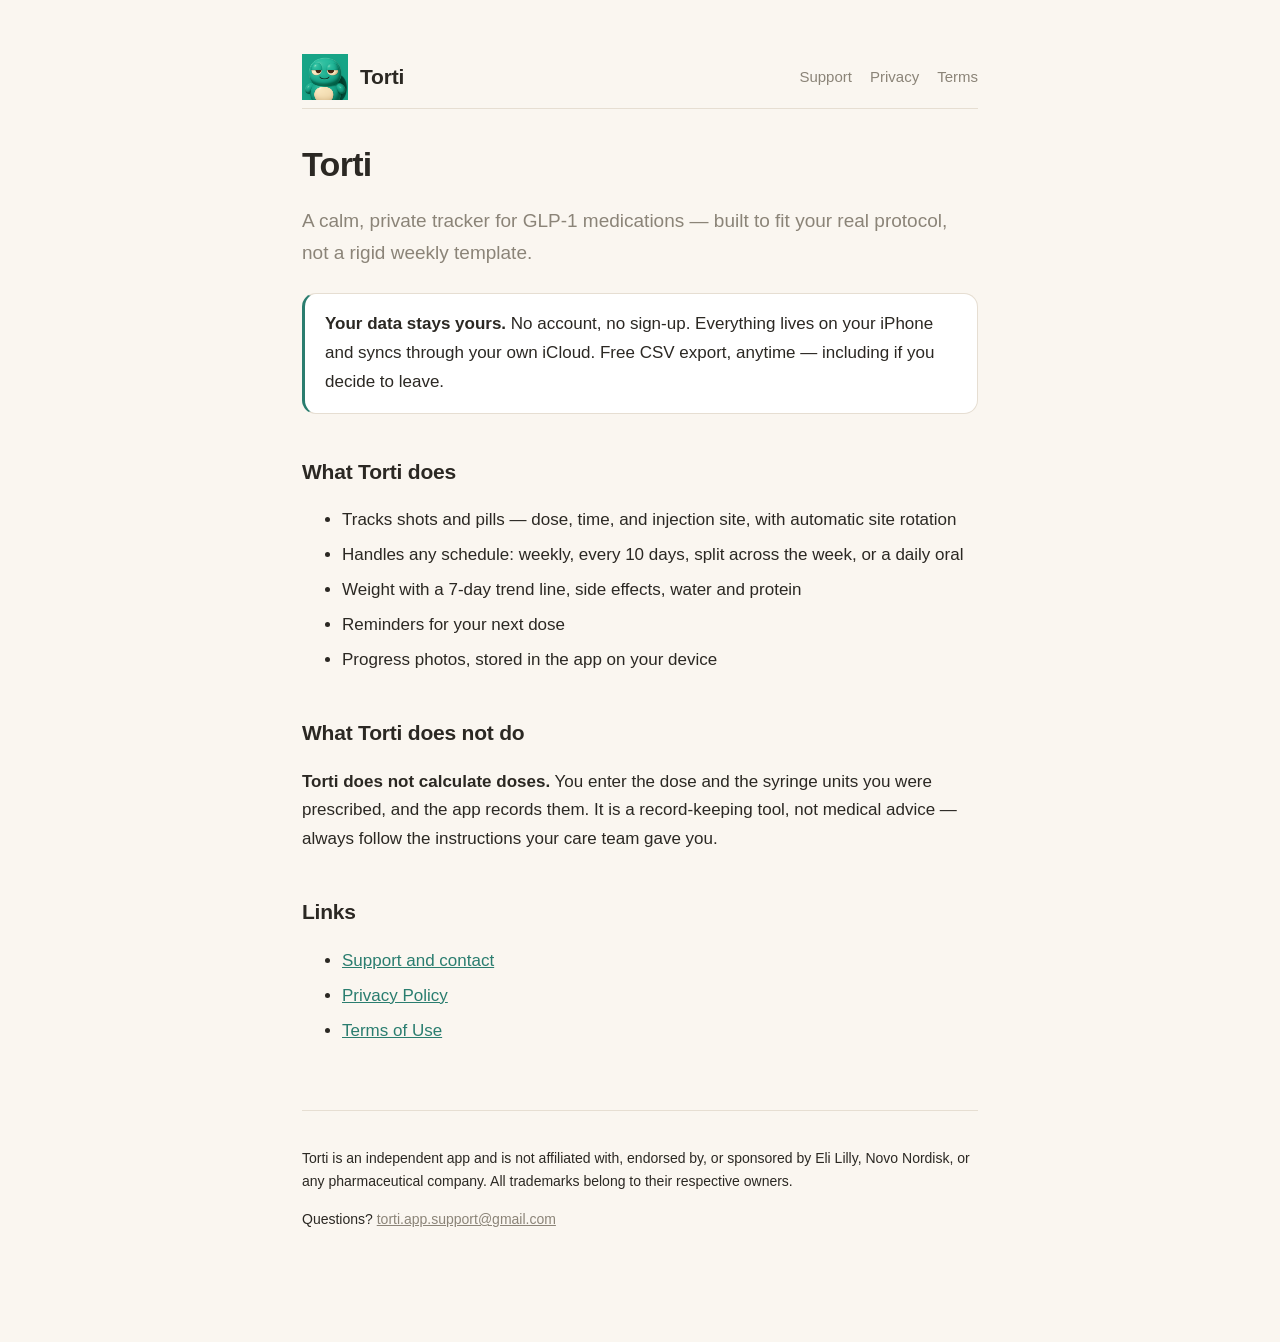
==== index.html @ ece2c3ef "Add Torti public site (privacy, terms, support) App Store提出に必要な公開ページ一式。 プライバシーポリシーの原本は app_glp1/stor" ====
<!doctype html>
<html lang="en">
<head>
<meta charset="utf-8">
<meta name="viewport" content="width=device-width, initial-scale=1">
<title>Torti — GLP-1 Shot Tracker</title>
<link rel="stylesheet" href="./style.css">
<link rel="icon" href="./icon.png">
</head>
<body>
<div class="wrap">
<header class="site">
  <img src="./icon.png" alt="">
  <a class="brand" href="./">Torti</a>
  <nav class="site">
    <a href="./support/">Support</a>
    <a href="./privacy/">Privacy</a>
    <a href="./terms/">Terms</a>
  </nav>
</header>
<h1>Torti</h1>


<p class="lede">A calm, private tracker for GLP-1 medications — built to fit your
real protocol, not a rigid weekly template.</p>

<div class="callout">
<p><strong>Your data stays yours.</strong> No account, no sign-up. Everything lives
on your iPhone and syncs through your own iCloud. Free CSV export, anytime —
including if you decide to leave.</p>
</div>

<h2>What Torti does</h2>
<ul>
<li>Tracks shots and pills — dose, time, and injection site, with automatic site rotation</li>
<li>Handles any schedule: weekly, every 10 days, split across the week, or a daily oral</li>
<li>Weight with a 7-day trend line, side effects, water and protein</li>
<li>Reminders for your next dose</li>
<li>Progress photos, stored in the app on your device</li>
</ul>

<h2>What Torti does not do</h2>
<p><strong>Torti does not calculate doses.</strong> You enter the dose and the syringe
units you were prescribed, and the app records them. It is a record-keeping tool,
not medical advice — always follow the instructions your care team gave you.</p>

<h2>Links</h2>
<ul>
<li><a href="./support/">Support and contact</a></li>
<li><a href="./privacy/">Privacy Policy</a></li>
<li><a href="./terms/">Terms of Use</a></li>
</ul>

<footer class="site">
  <p>Torti is an independent app and is not affiliated with, endorsed by, or
  sponsored by Eli Lilly, Novo Nordisk, or any pharmaceutical company. All
  trademarks belong to their respective owners.</p>
  <p>Questions? <a href="mailto:torti.app.support@gmail.com">torti.app.support@gmail.com</a></p>
</footer>
</div>
</body>
</html>
---- style.css ----
/* Torti の公開サイト。アプリと同じトンマナ（docs/02-design.md）を踏襲する。 */

:root {
  --bg: #faf6f0;
  --surface: #ffffff;
  --accent: #2a7d6f;
  --accent-deep: #1d5c52;
  --text: #2b2823;
  --text-dim: #8b8478;
  --line: #e6ded2;
}

@media (prefers-color-scheme: dark) {
  :root {
    --bg: #171512;
    --surface: #24211d;
    --accent: #4ba394;
    --accent-deep: #6bbfae;
    --text: #f2eee7;
    --text-dim: #9c958a;
    --line: #34302a;
  }
}

* { box-sizing: border-box; }

body {
  margin: 0;
  background: var(--bg);
  color: var(--text);
  font: 17px/1.7 ui-rounded, -apple-system, BlinkMacSystemFont, "Segoe UI", sans-serif;
  -webkit-text-size-adjust: 100%;
}

.wrap {
  max-width: 720px;
  margin: 0 auto;
  padding: 32px 22px 96px;
}

header.site {
  display: flex;
  align-items: center;
  gap: 12px;
  padding: 22px 0 8px;
  border-bottom: 1px solid var(--line);
  margin-bottom: 34px;
}

header.site img { width: 46px; height: 46px; }

header.site a.brand {
  font-size: 21px;
  font-weight: 700;
  color: var(--text);
  text-decoration: none;
  letter-spacing: -0.01em;
}

nav.site { margin-left: auto; display: flex; gap: 18px; flex-wrap: wrap; }
nav.site a { color: var(--text-dim); text-decoration: none; font-size: 15px; font-weight: 500; }
nav.site a:hover { color: var(--accent); }

h1 {
  font-size: 34px;
  line-height: 1.25;
  letter-spacing: -0.02em;
  margin: 0 0 6px;
}

h2 {
  font-size: 21px;
  margin: 40px 0 10px;
  letter-spacing: -0.01em;
}

h3 { font-size: 17px; margin: 26px 0 6px; }

p, li { color: var(--text); }
li { margin-bottom: 6px; }

.updated { color: var(--text-dim); font-size: 15px; margin: 0 0 30px; }

.lede { font-size: 19px; color: var(--text-dim); }

a { color: var(--accent); }

hr { border: 0; border-top: 1px solid var(--line); margin: 40px 0; }

.callout {
  background: var(--surface);
  border: 1px solid var(--line);
  border-left: 3px solid var(--accent);
  border-radius: 14px;
  padding: 16px 20px;
  margin: 24px 0;
}

.callout p:first-child { margin-top: 0; }
.callout p:last-child { margin-bottom: 0; }

footer.site {
  margin-top: 64px;
  padding-top: 22px;
  border-top: 1px solid var(--line);
  color: var(--text-dim);
  font-size: 14px;
}

footer.site a { color: var(--text-dim); }

code { font-size: 15px; background: var(--surface); padding: 1px 5px; border-radius: 5px; }
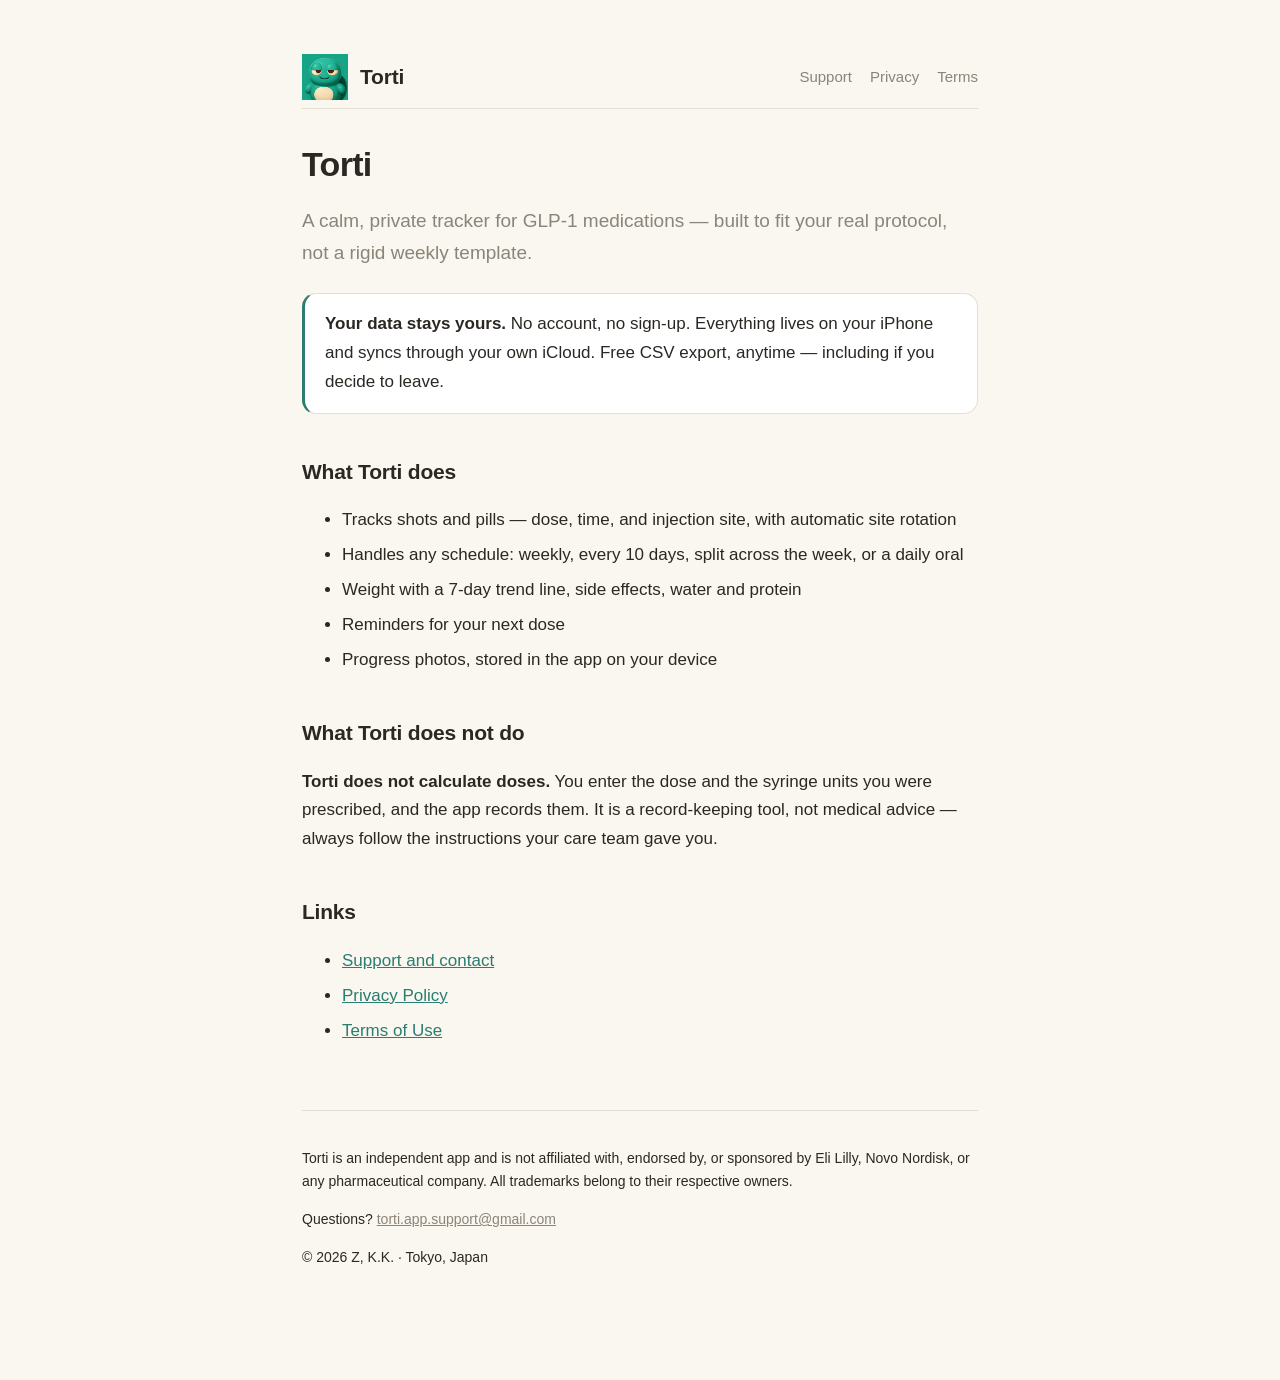
==== commit c7edb3f3: "Name Z, K.K. as publisher and data controller The App Store account moved from an individual to the " ====
--- a/index.html
+++ b/index.html
@@ -56,6 +56,7 @@
   sponsored by Eli Lilly, Novo Nordisk, or any pharmaceutical company. All
   trademarks belong to their respective owners.</p>
   <p>Questions? <a href="mailto:torti.app.support@gmail.com">torti.app.support@gmail.com</a></p>
+  <p>© 2026 Z, K.K. · Tokyo, Japan</p>
 </footer>
 </div>
 </body>
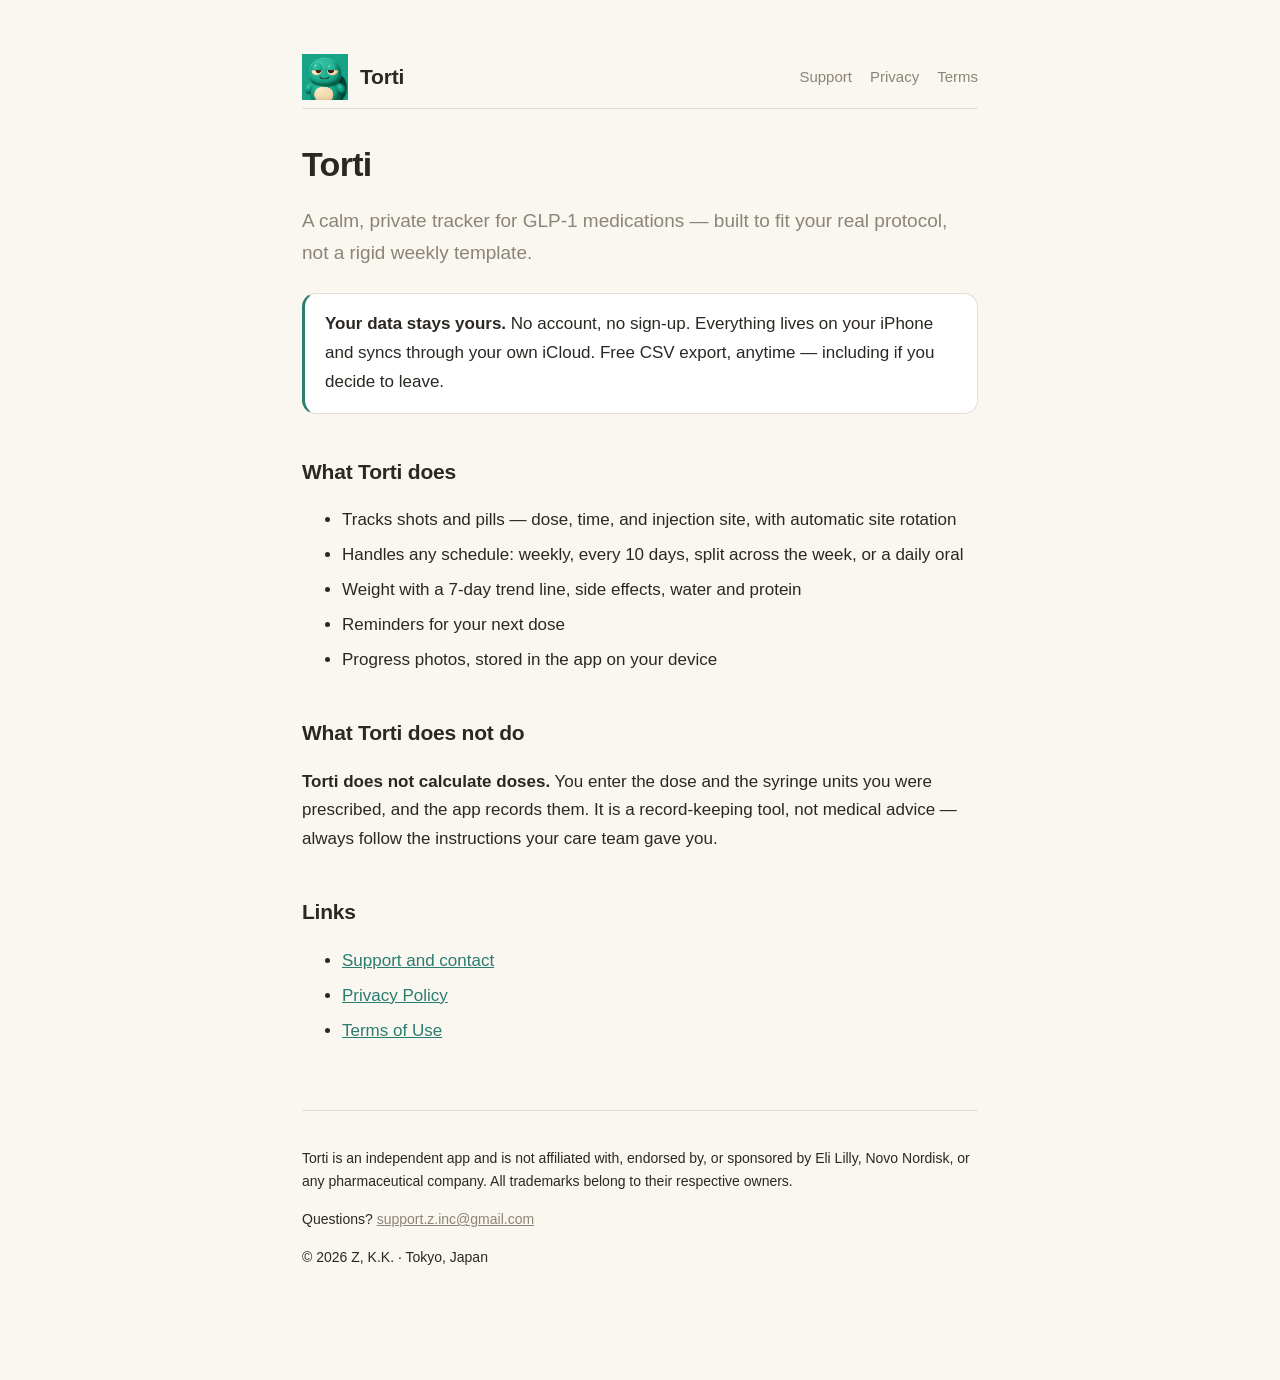
==== commit 66374125: "Use the real support address The published pages advertised torti.app.support@gmail.com, which was a" ====
--- a/index.html
+++ b/index.html
@@ -55,7 +55,7 @@
   <p>Torti is an independent app and is not affiliated with, endorsed by, or
   sponsored by Eli Lilly, Novo Nordisk, or any pharmaceutical company. All
   trademarks belong to their respective owners.</p>
-  <p>Questions? <a href="mailto:torti.app.support@gmail.com">torti.app.support@gmail.com</a></p>
+  <p>Questions? <a href="mailto:support.z.inc@gmail.com">support.z.inc@gmail.com</a></p>
   <p>© 2026 Z, K.K. · Tokyo, Japan</p>
 </footer>
 </div>
